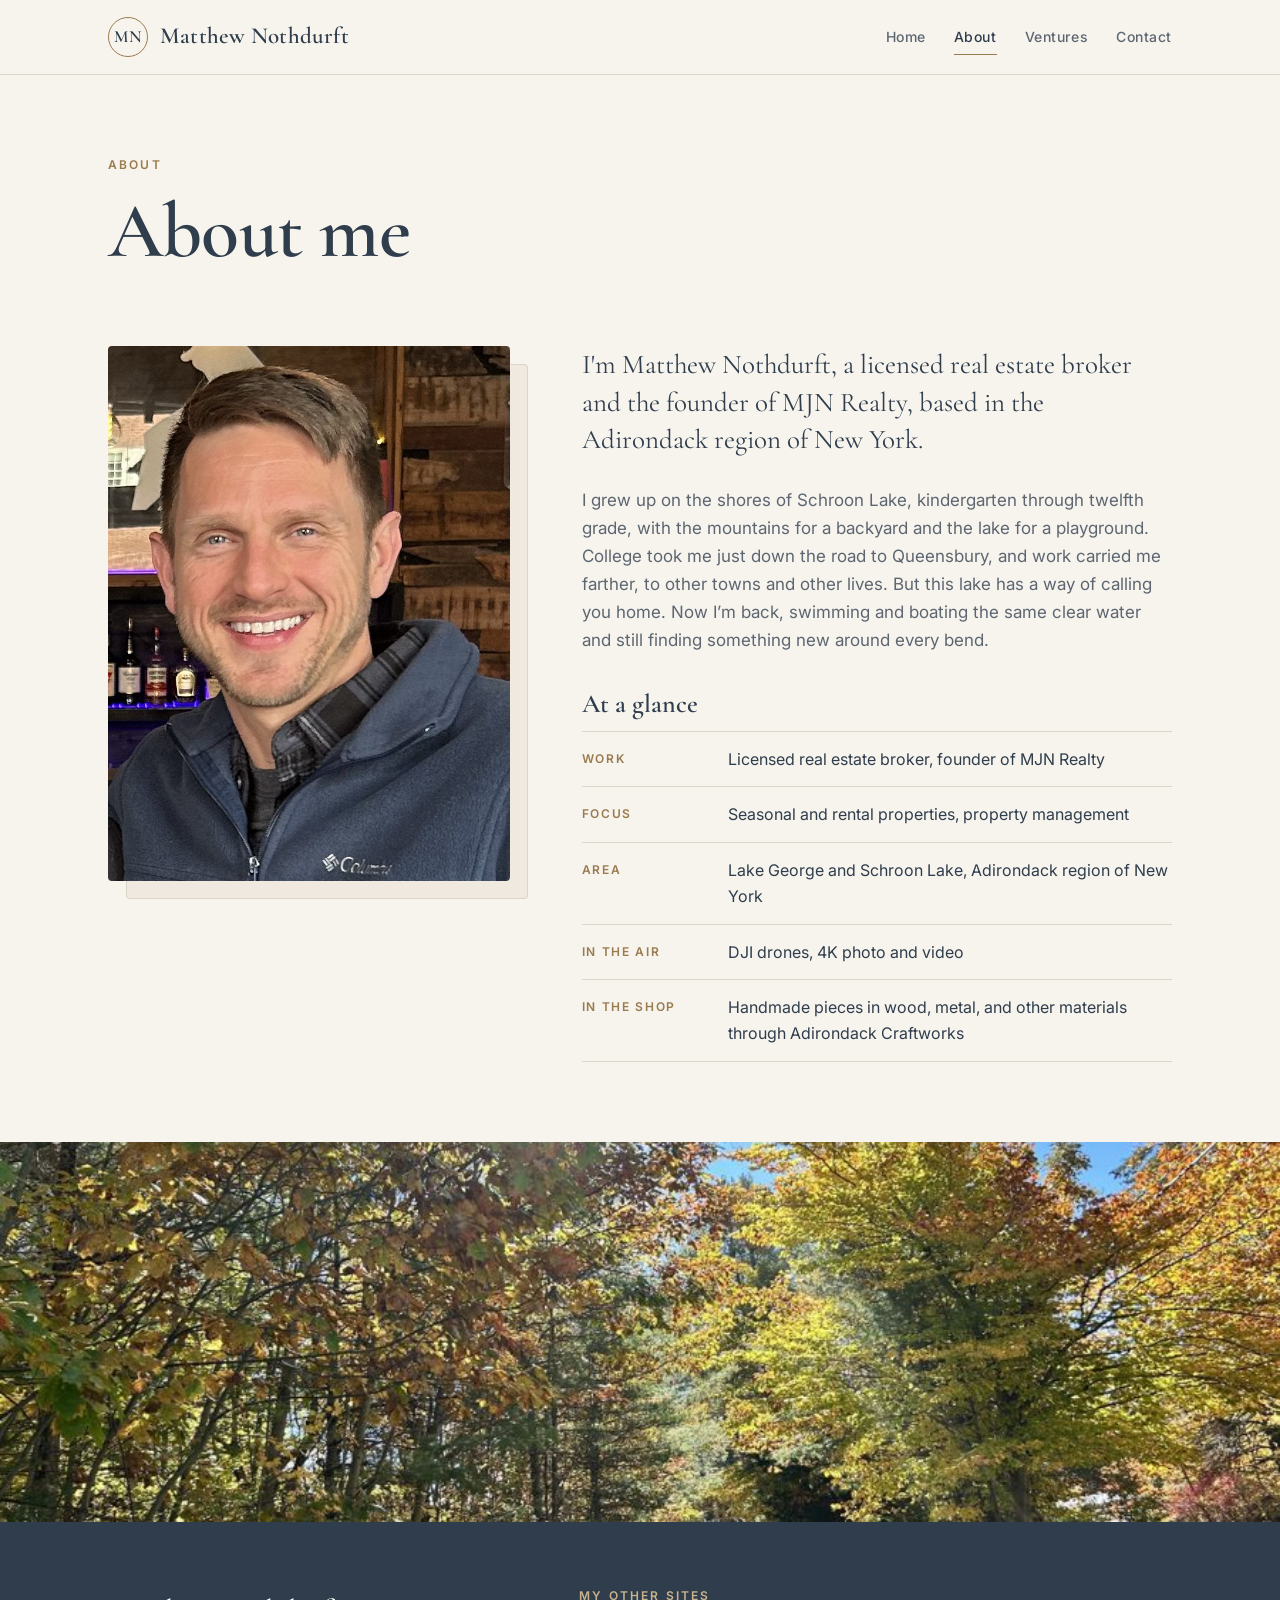
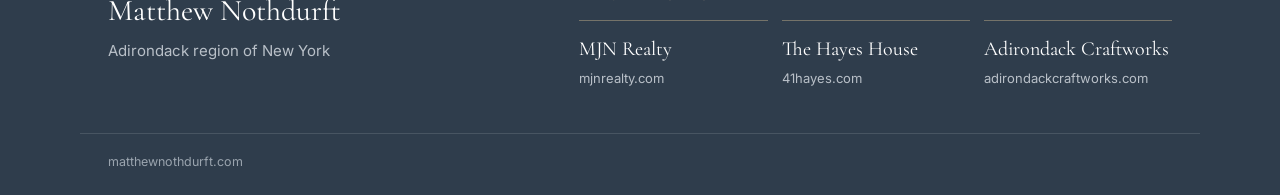
==== about.html @ 498be61e "Headshot: wider 3:4 crop with full face, top-anchored, smaller on mobile" ====
<!DOCTYPE html>
<html lang="en">
<head>
<meta charset="utf-8">
<meta name="viewport" content="width=device-width, initial-scale=1">
<title>About | Matthew Nothdurft</title>
<meta name="description" content="About Matthew Nothdurft.">
<link rel="preconnect" href="https://fonts.googleapis.com">
<link rel="preconnect" href="https://fonts.gstatic.com" crossorigin>
<link href="https://fonts.googleapis.com/css2?family=Cormorant+Garamond:ital,wght@0,500;0,600;1,500&family=Inter:wght@400;500;600&display=swap" rel="stylesheet">
<link rel="stylesheet" href="css/style.css?v=2">
</head>
<body>
<header class="site-header">
  <div class="wrap bar">
    <a class="brand" href="index.html"><span class="mono">MN</span><span class="name">Matthew Nothdurft</span></a>
    <nav class="nav" aria-label="Main"><a href="index.html">Home</a><a href="about.html" class="on" aria-current="page">About</a><a href="ventures.html">Ventures</a><a href="contact.html">Contact</a></nav>
  </div>
</header>
<main>

<section class="wrap page-head">
  <p class="eyebrow">About</p>
  <h1>About me</h1>
</section>
<section class="wrap about-grid">
  <div><img class="portrait-photo" src="img/matthew-nothdurft.jpg?v=2" alt="Matthew Nothdurft" width="671" height="894"></div>
  <div class="about-copy">
    <p class="lede">I'm Matthew Nothdurft, a licensed real estate broker and the founder of MJN Realty, based in the Adirondack region of New York.</p>
    <p class="bio">I grew up on the shores of Schroon Lake, kindergarten through twelfth grade, with the mountains for a backyard and the lake for a playground. College took me just down the road to Queensbury, and work carried me farther, to other towns and other lives. But this lake has a way of calling you home. Now I&rsquo;m back, swimming and boating the same clear water and still finding something new around every bend.</p>
    <h2 class="h3">At a glance</h2>
    <ul class="facts">
      <li><span>Work</span>Licensed real estate broker, founder of MJN Realty</li>
      <li><span>Focus</span>Seasonal and rental properties, property management</li>
      <li><span>Area</span>Lake George and Schroon Lake, Adirondack region of New York</li>
      <li><span>In the air</span>DJI drones, 4K photo and video</li>
      <li><span>In the shop</span>Handmade pieces in wood, metal, and other materials through Adirondack Craftworks</li>
    </ul>
  </div>
</section>
<section class="band short">
  <img src="img/fall-road.jpg" alt="Fall foliage over a country road" loading="lazy">
</section>

</main>
<footer class="site-footer">
  <div class="wrap foot">
    <div class="foot-id">
      <p class="foot-name">Matthew Nothdurft</p>
      <p class="foot-place">Adirondack region of New York</p>
    </div>
    <div class="foot-sites">
      <p class="eyebrow light">My other sites</p>
      <ul><li><a href="https://mjnrealty.com" rel="noopener">MJN Realty<span>mjnrealty.com</span></a></li><li><a href="https://41hayes.com" rel="noopener">The Hayes House<span>41hayes.com</span></a></li><li><a href="https://adirondackcraftworks.com" rel="noopener">Adirondack Craftworks<span>adirondackcraftworks.com</span></a></li></ul>
    </div>
  </div>
  <div class="wrap foot-base"><span>matthewnothdurft.com</span></div>
</footer>
</body>
</html>
---- css/style.css ----
:root{
  --naval:#2f3d4c; --naval-deep:#232e3a; --bronze:#54504a; --brass:#9a7b4f;
  --paper:#f7f4ee; --paper-2:#efe9df; --line:#ddd5c8; --ink-soft:#5d6670;
  --serif:"Cormorant Garamond",Georgia,serif; --sans:"Inter",system-ui,-apple-system,Segoe UI,Roboto,sans-serif;
  --r:4px; --max:1120px;
}
*{box-sizing:border-box}
html{-webkit-text-size-adjust:100%}
body{margin:0;background:var(--paper);color:var(--naval);font-family:var(--sans);font-size:17px;line-height:1.65}
img{max-width:100%;display:block}
a{color:inherit}
.wrap{max-width:var(--max);margin:0 auto;padding:0 28px}

.preview-banner{background:var(--bronze);color:#f5efe4;text-align:center;font-size:12.5px;letter-spacing:.06em;padding:7px 12px;text-transform:uppercase}

.site-header{position:sticky;top:0;z-index:10;background:rgba(247,244,238,.94);backdrop-filter:blur(6px);border-bottom:1px solid var(--line)}
.bar{display:flex;align-items:center;justify-content:space-between;height:74px;gap:20px}
.brand{display:flex;align-items:center;gap:12px;text-decoration:none}
.mono{display:inline-grid;place-items:center;width:40px;height:40px;border:1px solid var(--brass);border-radius:50%;font-family:var(--serif);font-weight:600;font-size:17px;letter-spacing:.04em;color:var(--naval)}
.name{font-family:var(--serif);font-size:23px;font-weight:600;letter-spacing:.01em}
.nav{display:flex;gap:28px}
.nav a{text-decoration:none;font-size:14px;font-weight:500;letter-spacing:.04em;color:var(--ink-soft);padding:6px 0;border-bottom:1px solid transparent}
.nav a:hover{color:var(--naval)}
.nav a.on{color:var(--naval);border-bottom-color:var(--brass)}

h1,h2,h3{font-family:var(--serif);font-weight:600;line-height:1.1;margin:0 0 .4em;color:var(--naval)}
h1{font-size:clamp(46px,6.4vw,78px);letter-spacing:-.01em}
h2{font-size:clamp(32px,3.6vw,44px)}
h3,.h3{font-size:26px;font-family:var(--serif);font-weight:600}
p{margin:0 0 1em}
.eyebrow{font-size:12px;font-weight:600;letter-spacing:.18em;text-transform:uppercase;color:var(--brass);margin:0 0 14px}
.eyebrow.light{color:#c9b38c}
.lede{font-family:var(--serif);font-size:clamp(22px,2.3vw,27px);line-height:1.4;color:var(--naval)}
.narrow{max-width:640px}

.btn{display:inline-block;background:var(--naval);color:#f7f4ee;text-decoration:none;font-size:14px;font-weight:500;letter-spacing:.04em;padding:13px 24px;border-radius:var(--r);border:1px solid var(--naval);transition:background .2s}
.btn:hover{background:var(--naval-deep)}
.btn.ghost{background:transparent;color:var(--naval)}
.btn.ghost:hover{background:var(--paper-2)}
.actions{display:flex;flex-wrap:wrap;gap:12px;margin-top:28px}
.text-link{font-size:14px;font-weight:500;letter-spacing:.04em;text-decoration:none;color:var(--bronze);border-bottom:1px solid var(--brass);padding-bottom:2px}

.hero{padding:84px 0 72px}
.hero-grid{display:grid;grid-template-columns:1.25fr .9fr;gap:72px;align-items:center}
.hero-copy p:not(.eyebrow):not(.lede){color:var(--ink-soft);max-width:560px}

.placeholder{position:relative;border:1.5px dashed var(--brass);background:repeating-linear-gradient(135deg,#f1ebe0 0 14px,#ece5d8 14px 28px);border-radius:var(--r)}
.ph-tag{position:absolute;top:12px;left:12px;background:var(--bronze);color:#f5efe4;font-size:11px;font-weight:600;letter-spacing:.14em;text-transform:uppercase;padding:4px 9px;border-radius:2px}
.portrait{aspect-ratio:3/4;display:flex;flex-direction:column;align-items:center;justify-content:center;gap:16px;box-shadow:18px 18px 0 -1px var(--paper-2),18px 18px 0 0 var(--line)}
.ph-icon{width:96px;height:96px;border-radius:50%;border:1.5px solid var(--brass);position:relative}
.ph-icon::after{content:"";position:absolute;left:50%;top:50%;width:34px;height:34px;transform:translate(-50%,-62%);border-radius:50%;background:#d8ccb7}
.ph-text{font-size:14px;color:var(--bronze);letter-spacing:.02em}
.portrait-photo{width:100%;height:auto;aspect-ratio:3/4;object-fit:cover;object-position:center top;border-radius:var(--r);box-shadow:18px 18px 0 -1px var(--paper-2),18px 18px 0 0 var(--line)}
.about-copy .bio{color:var(--ink-soft);margin:24px 0 36px}
.ph-block{padding:52px 28px 24px;margin:28px 0 36px}
.ph-block p{color:var(--bronze)}

.band{height:min(52vw,520px);overflow:hidden}
.band img{width:100%;height:100%;object-fit:cover}
.band.short{height:min(40vw,380px);margin-top:80px}

.section{padding:96px 28px 40px}
.section.tight{padding-top:56px;padding-bottom:110px}
.section-head{margin-bottom:44px}
.section-head.row{display:flex;justify-content:space-between;align-items:flex-end;gap:20px;flex-wrap:wrap}
.pillars{display:grid;grid-template-columns:repeat(3,1fr);gap:0;border-top:1px solid var(--line)}
.pillar{padding:34px 34px 10px 0}
.pillar+.pillar{padding-left:34px;border-left:1px solid var(--line)}
.num{display:block;font-family:var(--serif);font-size:18px;color:var(--brass);margin-bottom:10px}
.pillar p{color:var(--ink-soft);font-size:16px}

.cards{display:grid;grid-template-columns:repeat(3,1fr);gap:28px}
.card{display:flex;flex-direction:column;background:#fffdf9;border:1px solid var(--line);border-radius:var(--r);overflow:hidden;text-decoration:none;transition:transform .25s,box-shadow .25s}
.card:hover{transform:translateY(-4px);box-shadow:0 18px 36px -22px rgba(35,46,58,.45)}
.card>img,.card-logo{aspect-ratio:4/3;width:100%;object-fit:cover}
.card-logo{background:#111;display:grid;place-items:center}
.card-logo img{width:46%}
.card-body{padding:24px 24px 26px;display:flex;flex-direction:column;flex:1}
.card-body p{color:var(--ink-soft);font-size:15.5px;flex:1}
.go{font-size:13.5px;font-weight:500;color:var(--bronze);letter-spacing:.03em}

.page-head{padding:80px 28px 40px}
.about-grid{display:grid;grid-template-columns:.85fr 1.25fr;gap:72px;align-items:start}
.facts{list-style:none;padding:0;margin:12px 0 0;border-top:1px solid var(--line)}
.facts li{display:grid;grid-template-columns:130px 1fr;gap:16px;padding:14px 0;border-bottom:1px solid var(--line);font-size:16px}
.facts span{font-size:12px;font-weight:600;letter-spacing:.14em;text-transform:uppercase;color:var(--brass);padding-top:3px}

.ventures{display:flex;flex-direction:column;gap:72px;padding-bottom:110px}
.venture{display:grid;grid-template-columns:1.1fr 1fr;gap:56px;align-items:center}
.venture>img,.soon-art{width:100%;aspect-ratio:4/3;object-fit:cover;border-radius:var(--r)}
.venture.flip>img,.venture.flip .soon-art{order:2}
.logo-art{width:100%;aspect-ratio:4/3;border-radius:var(--r);background:#111;display:grid;place-items:center}
.logo-art img{width:40%}
.v-body p:not(.eyebrow){color:var(--ink-soft)}
.v-body .btn{margin-top:8px}
.soon-art{background:radial-gradient(circle at 50% 45%,#3b4b5c,var(--naval-deep));position:relative;display:grid;place-items:center;overflow:hidden}
.soon-art::before,.soon-art::after{content:"";position:absolute;background:rgba(201,179,140,.35)}
.soon-art::before{left:0;right:0;top:50%;height:1px}
.soon-art::after{top:0;bottom:0;left:50%;width:1px}
.cross{width:110px;height:110px;border:1px solid #c9b38c;border-radius:50%;position:relative;z-index:1}
.rec{position:absolute;bottom:18px;right:20px;color:#e9dfcc;font-size:12px;letter-spacing:.2em;text-transform:uppercase}
.badge{display:inline-block;border:1px solid var(--brass);color:var(--bronze);font-size:12px;font-weight:600;letter-spacing:.16em;text-transform:uppercase;padding:8px 14px;border-radius:2px}

.contact-grid{display:grid;grid-template-columns:1.3fr 1fr;gap:56px;align-items:start;padding-bottom:110px}
.contact-grid .ph-block{margin:0}
.contact-side{border-left:1px solid var(--line);padding-left:40px}
.contact-side p{color:var(--ink-soft)}

.site-footer{background:var(--naval);color:#e6e1d8}
.foot{display:grid;grid-template-columns:1fr 1.4fr;gap:48px;padding-top:64px;padding-bottom:44px}
.foot-name{font-family:var(--serif);font-size:30px;color:#fff;margin:0 0 4px}
.foot-place{color:#b9c0c8;font-size:15px}
.foot-sites ul{list-style:none;margin:0;padding:0;display:grid;grid-template-columns:repeat(3,1fr);gap:14px}
.foot-sites a{display:block;text-decoration:none;border-top:1px solid rgba(201,179,140,.45);padding-top:12px;font-family:var(--serif);font-size:20px;color:#fff}
.foot-sites a span{display:block;font-family:var(--sans);font-size:13px;color:#b9c0c8;margin-top:2px}
.foot-sites a:hover span{color:#c9b38c}
.foot-base{border-top:1px solid rgba(255,255,255,.12);padding-top:18px;padding-bottom:22px;font-size:12.5px;color:#9aa4ae}

@media (max-width:900px){
  .hero-grid,.about-grid,.venture,.contact-grid,.foot{grid-template-columns:1fr;gap:40px}
  .hero{padding:52px 0 56px}
  .hero-photo{max-width:420px}
  .venture.flip>img,.venture.flip .soon-art{order:0}
  .cards{grid-template-columns:1fr 1fr}
  .contact-side{border-left:0;padding-left:0;border-top:1px solid var(--line);padding-top:28px}
}
@media (max-width:640px){
  body{font-size:16px}
  .wrap{padding:0 20px}
  .bar{height:auto;flex-direction:column;align-items:flex-start;gap:8px;padding-top:12px;padding-bottom:10px}
  .name{font-size:20px}.mono{width:34px;height:34px;font-size:15px}
  .nav{gap:20px}
  .pillars,.cards,.foot-sites ul{grid-template-columns:1fr}
  .pillar,.pillar+.pillar{padding:24px 0 6px;border-left:0}
  .pillar+.pillar{border-top:1px solid var(--line)}
  .section{padding:64px 20px 24px}.page-head{padding:52px 20px 28px}
  .hero-photo,.about-grid>div:first-child{max-width:300px}
  .portrait-photo{box-shadow:10px 10px 0 -1px var(--paper-2),10px 10px 0 0 var(--line)}
  .portrait{box-shadow:10px 10px 0 -1px var(--paper-2),10px 10px 0 0 var(--line)}
  .facts li{grid-template-columns:1fr;gap:2px}
  .band{height:62vw}
}
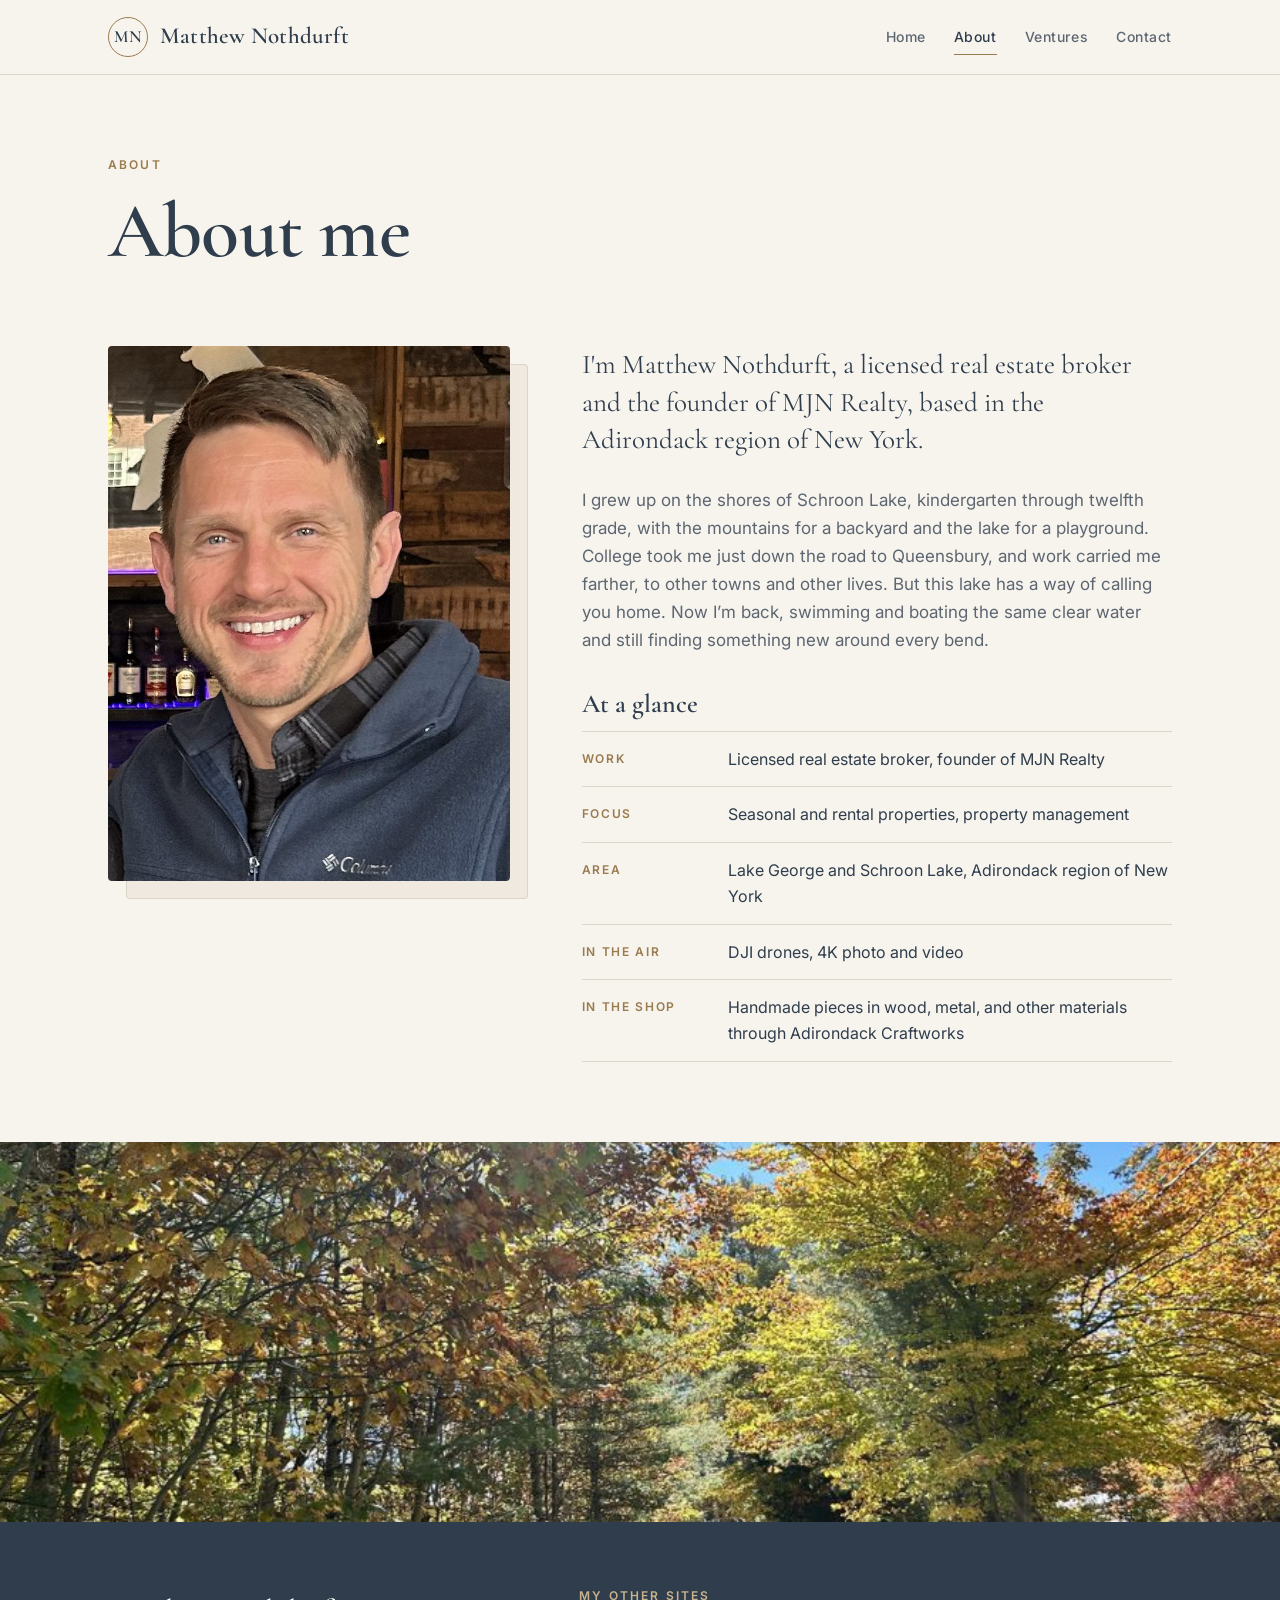
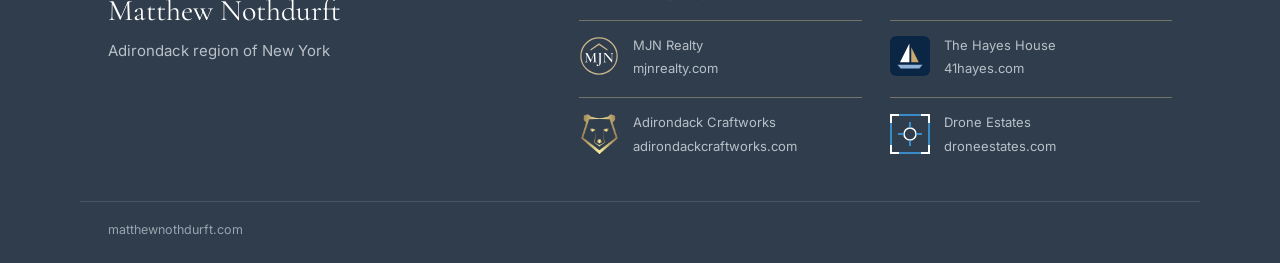
==== commit 300fa8cd: "Footer: logos for all four sites, add Drone Estates; ventures and home list Drone Estates live; cont" ====
--- a/about.html
+++ b/about.html
@@ -8,7 +8,7 @@
 <link rel="preconnect" href="https://fonts.googleapis.com">
 <link rel="preconnect" href="https://fonts.gstatic.com" crossorigin>
 <link href="https://fonts.googleapis.com/css2?family=Cormorant+Garamond:ital,wght@0,500;0,600;1,500&family=Inter:wght@400;500;600&display=swap" rel="stylesheet">
-<link rel="stylesheet" href="css/style.css?v=2">
+<link rel="stylesheet" href="css/style.css?v=3">
 </head>
 <body>
 <header class="site-header">
@@ -51,7 +51,7 @@
     </div>
     <div class="foot-sites">
       <p class="eyebrow light">My other sites</p>
-      <ul><li><a href="https://mjnrealty.com" rel="noopener">MJN Realty<span>mjnrealty.com</span></a></li><li><a href="https://41hayes.com" rel="noopener">The Hayes House<span>41hayes.com</span></a></li><li><a href="https://adirondackcraftworks.com" rel="noopener">Adirondack Craftworks<span>adirondackcraftworks.com</span></a></li></ul>
+      <ul><li><a href="https://mjnrealty.com" rel="noopener"><img class="site-logo" src="img/logos/mjnrealty.svg" alt="" width="40" height="40"><span class="site-text">MJN Realty<span>mjnrealty.com</span></span></a></li><li><a href="https://41hayes.com" rel="noopener"><img class="site-logo" src="img/logos/41hayes.svg" alt="" width="40" height="40"><span class="site-text">The Hayes House<span>41hayes.com</span></span></a></li><li><a href="https://adirondackcraftworks.com" rel="noopener"><img class="site-logo" src="img/logos/adirondackcraftworks.png" alt="" width="40" height="40"><span class="site-text">Adirondack Craftworks<span>adirondackcraftworks.com</span></span></a></li><li><a href="https://droneestates.com" rel="noopener"><img class="site-logo" src="img/logos/droneestates.svg" alt="" width="40" height="40"><span class="site-text">Drone Estates<span>droneestates.com</span></span></a></li></ul>
     </div>
   </div>
   <div class="wrap foot-base"><span>matthewnothdurft.com</span></div>
--- a/css/style.css
+++ b/css/style.css
@@ -140,3 +140,20 @@
   .facts li{grid-template-columns:1fr;gap:2px}
   .band{height:62vw}
 }
+
+/* footer site logos */
+.foot-sites ul{grid-template-columns:repeat(2,1fr);gap:18px 28px}
+.foot-sites a{display:flex;align-items:center;gap:14px}
+.foot-sites .site-logo{width:40px;height:40px;flex:none;object-fit:contain}
+.foot-sites .site-text{display:block}
+
+/* home cards: four ventures */
+.cards{grid-template-columns:repeat(4,1fr);gap:22px}
+
+/* contact details */
+.contact-details .facts{margin-top:0}
+.contact-details .facts a{color:var(--naval);text-decoration:none;border-bottom:1px solid var(--brass)}
+.contact-details .facts a:hover{color:var(--bronze)}
+
+@media (max-width:900px){.cards{grid-template-columns:1fr 1fr}}
+@media (max-width:640px){.cards,.foot-sites ul{grid-template-columns:1fr}}
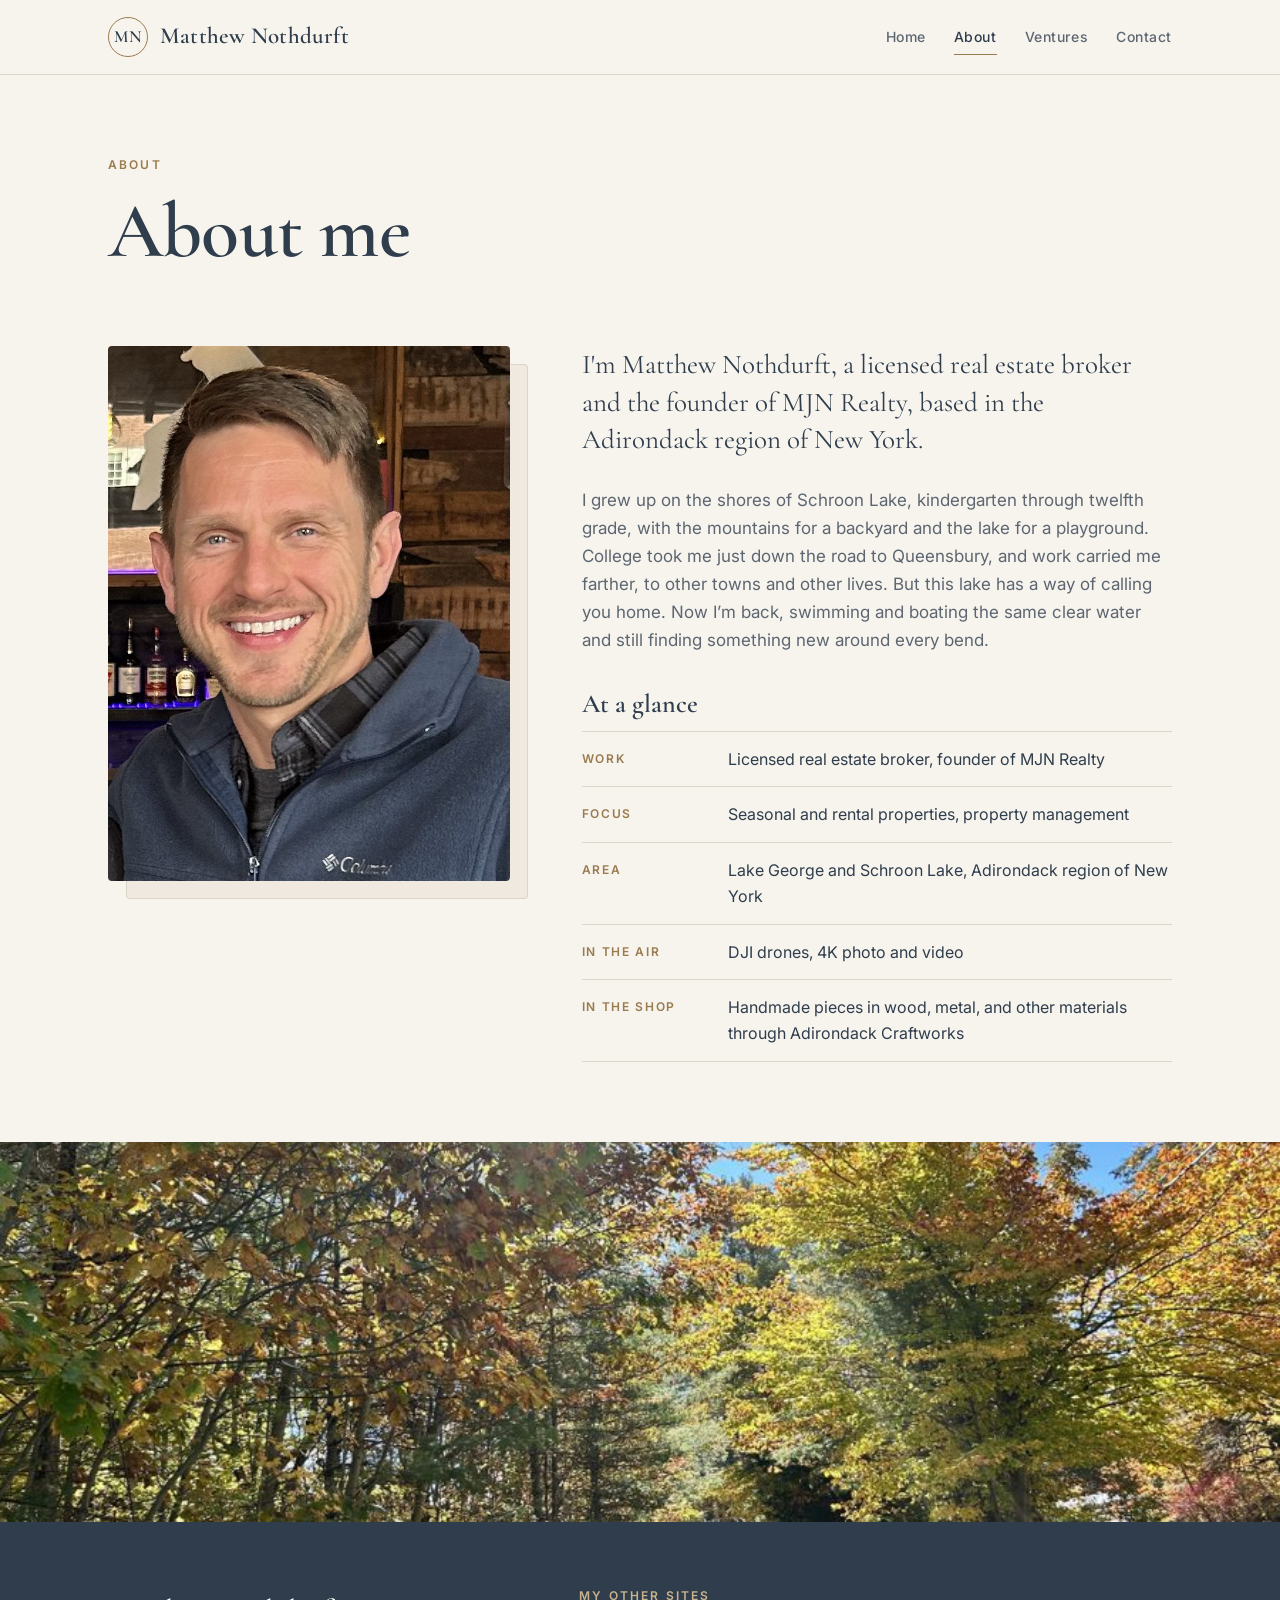
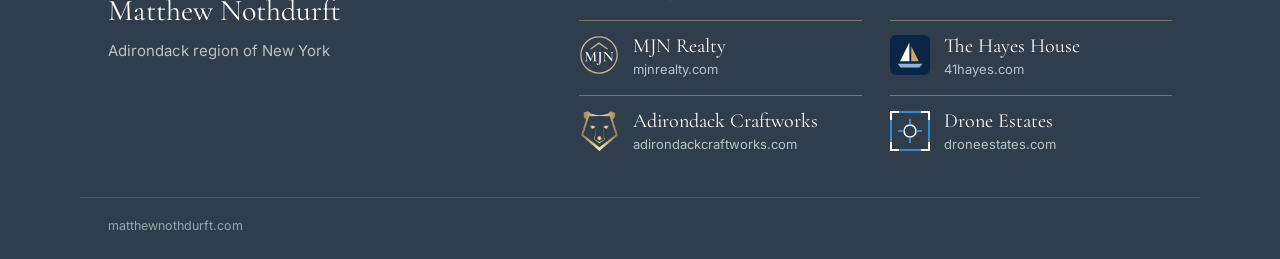
==== commit 8b27a540: "Bump CSS cache version" ====
--- a/about.html
+++ b/about.html
@@ -8,7 +8,7 @@
 <link rel="preconnect" href="https://fonts.googleapis.com">
 <link rel="preconnect" href="https://fonts.gstatic.com" crossorigin>
 <link href="https://fonts.googleapis.com/css2?family=Cormorant+Garamond:ital,wght@0,500;0,600;1,500&family=Inter:wght@400;500;600&display=swap" rel="stylesheet">
-<link rel="stylesheet" href="css/style.css?v=3">
+<link rel="stylesheet" href="css/style.css?v=4">
 </head>
 <body>
 <header class="site-header">
--- a/css/style.css
+++ b/css/style.css
@@ -145,7 +145,10 @@
 .foot-sites ul{grid-template-columns:repeat(2,1fr);gap:18px 28px}
 .foot-sites a{display:flex;align-items:center;gap:14px}
 .foot-sites .site-logo{width:40px;height:40px;flex:none;object-fit:contain}
-.foot-sites .site-text{display:block}
+.foot-sites a .site-text{display:block;font-family:var(--serif);font-size:20px;color:#fff;margin-top:0;line-height:1.3}
+.foot-sites a .site-text span{display:block;font-family:var(--sans);font-size:13px;color:#b9c0c8;margin-top:2px}
+.foot-sites a:hover .site-text{color:#fff}
+.foot-sites a:hover .site-text span{color:#c9b38c}
 
 /* home cards: four ventures */
 .cards{grid-template-columns:repeat(4,1fr);gap:22px}
@@ -157,3 +160,16 @@
 
 @media (max-width:900px){.cards{grid-template-columns:1fr 1fr}}
 @media (max-width:640px){.cards,.foot-sites ul{grid-template-columns:1fr}}
+
+/* contact form (Formspree) */
+.form-intro{font-family:var(--serif);font-size:24px;line-height:1.35;color:var(--naval);margin:0 0 22px}
+.contact-form{display:grid;gap:16px;margin:0 0 36px}
+.f-row{display:grid;grid-template-columns:1fr 1fr;gap:16px}
+.f-field label{display:block;font-size:12px;font-weight:600;letter-spacing:.14em;text-transform:uppercase;color:var(--brass);margin-bottom:6px}
+.f-field input,.f-field textarea{width:100%;font:inherit;font-size:16px;color:var(--naval);background:#fffdf9;border:1px solid var(--line);border-radius:var(--r);padding:11px 13px}
+.f-field textarea{resize:vertical;min-height:140px}
+.f-field input:focus,.f-field textarea:focus{outline:2px solid var(--brass);outline-offset:1px;border-color:var(--brass)}
+.contact-form .btn{justify-self:start;cursor:pointer;font-family:var(--sans)}
+.form-note{margin:0;padding:12px 14px;background:var(--paper-2);border-left:3px solid var(--brass);color:var(--bronze);font-size:15px}
+.hp{position:absolute;left:-9999px;width:1px;height:1px;overflow:hidden}
+@media (max-width:640px){.f-row{grid-template-columns:1fr}}
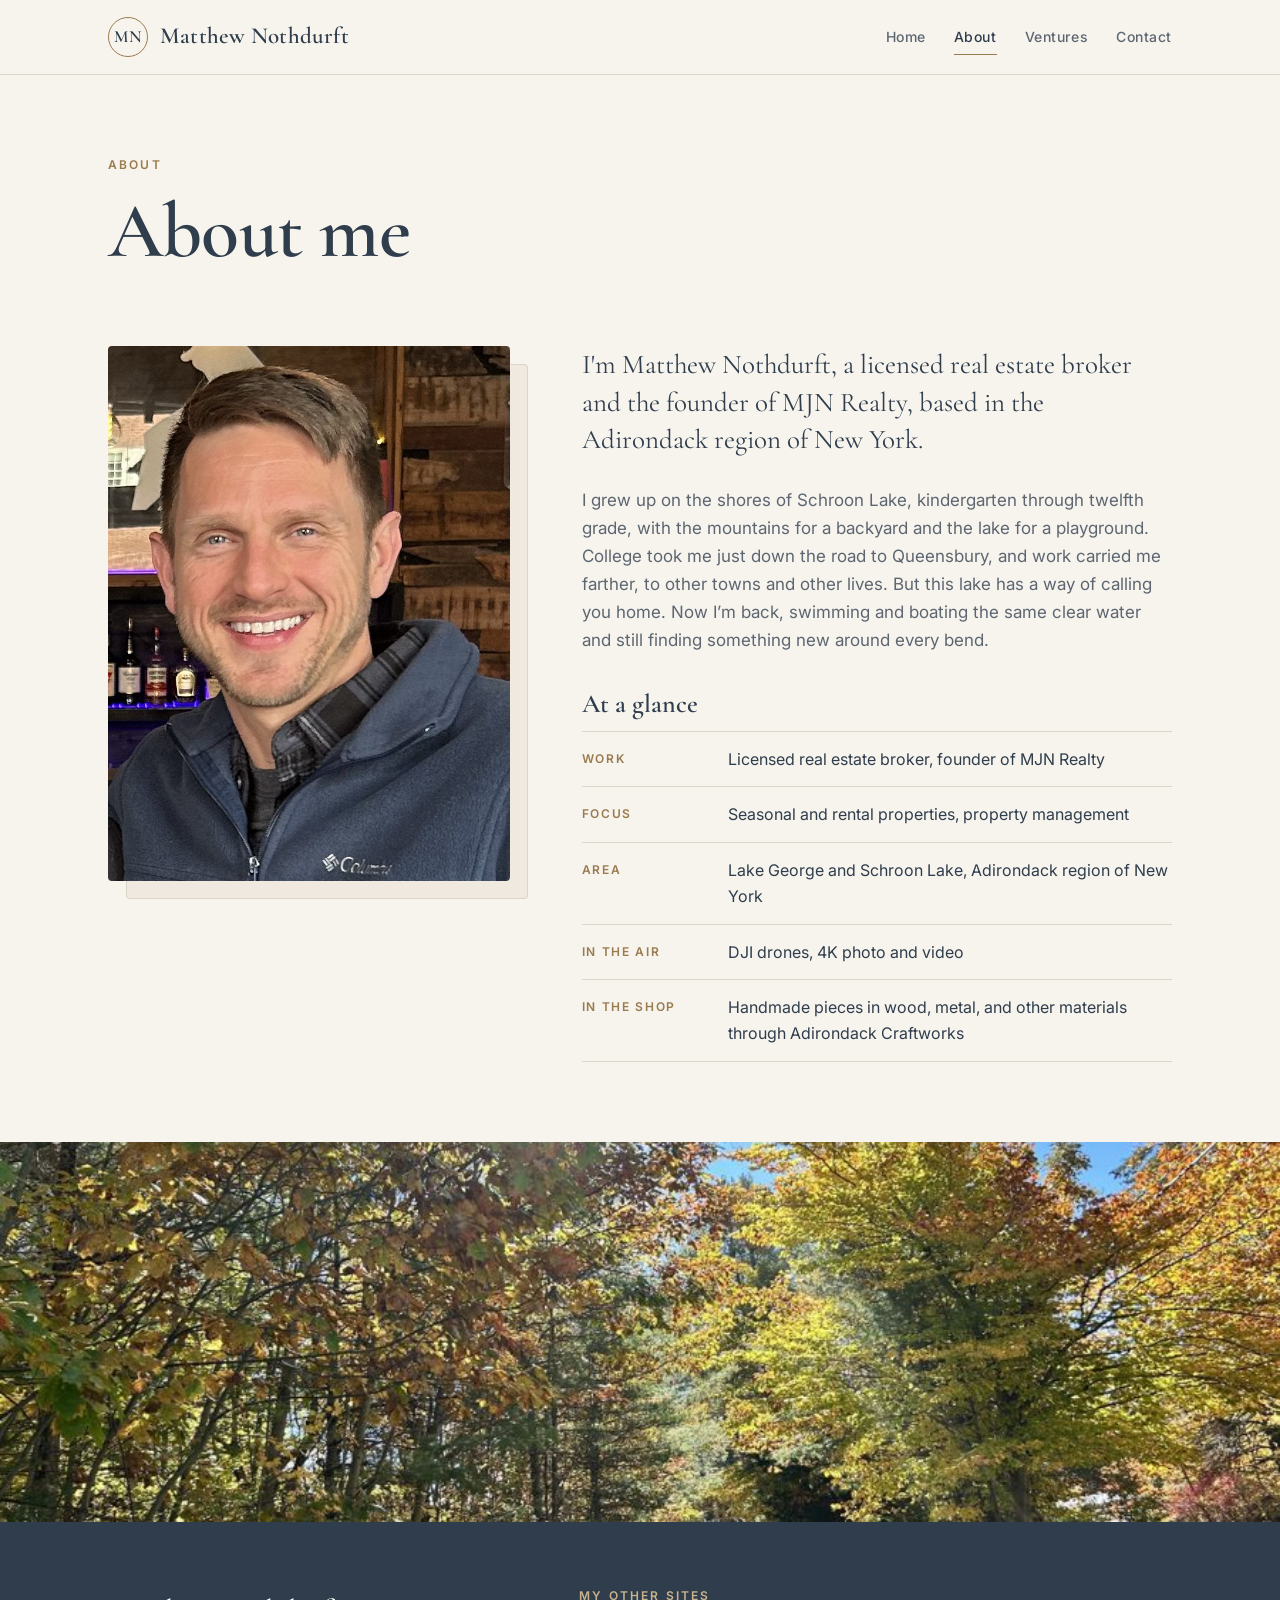
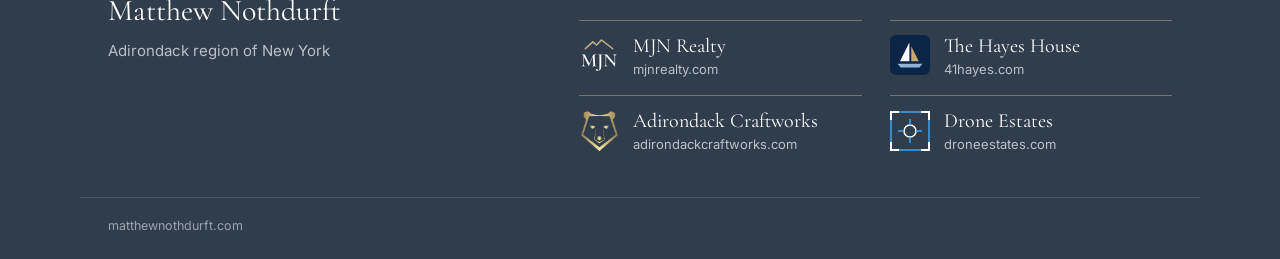
==== commit 8beefada: "Contact form: connect Formspree xaeeebnq; footer: MJN Realty logo option 3" ====
--- a/about.html
+++ b/about.html
@@ -8,7 +8,7 @@
 <link rel="preconnect" href="https://fonts.googleapis.com">
 <link rel="preconnect" href="https://fonts.gstatic.com" crossorigin>
 <link href="https://fonts.googleapis.com/css2?family=Cormorant+Garamond:ital,wght@0,500;0,600;1,500&family=Inter:wght@400;500;600&display=swap" rel="stylesheet">
-<link rel="stylesheet" href="css/style.css?v=4">
+<link rel="stylesheet" href="css/style.css?v=6">
 </head>
 <body>
 <header class="site-header">
--- a/css/style.css
+++ b/css/style.css
@@ -173,3 +173,4 @@
 .form-note{margin:0;padding:12px 14px;background:var(--paper-2);border-left:3px solid var(--brass);color:var(--bronze);font-size:15px}
 .hp{position:absolute;left:-9999px;width:1px;height:1px;overflow:hidden}
 @media (max-width:640px){.f-row{grid-template-columns:1fr}}
+@media (max-width:640px){.foot{padding-top:48px;padding-bottom:36px}}
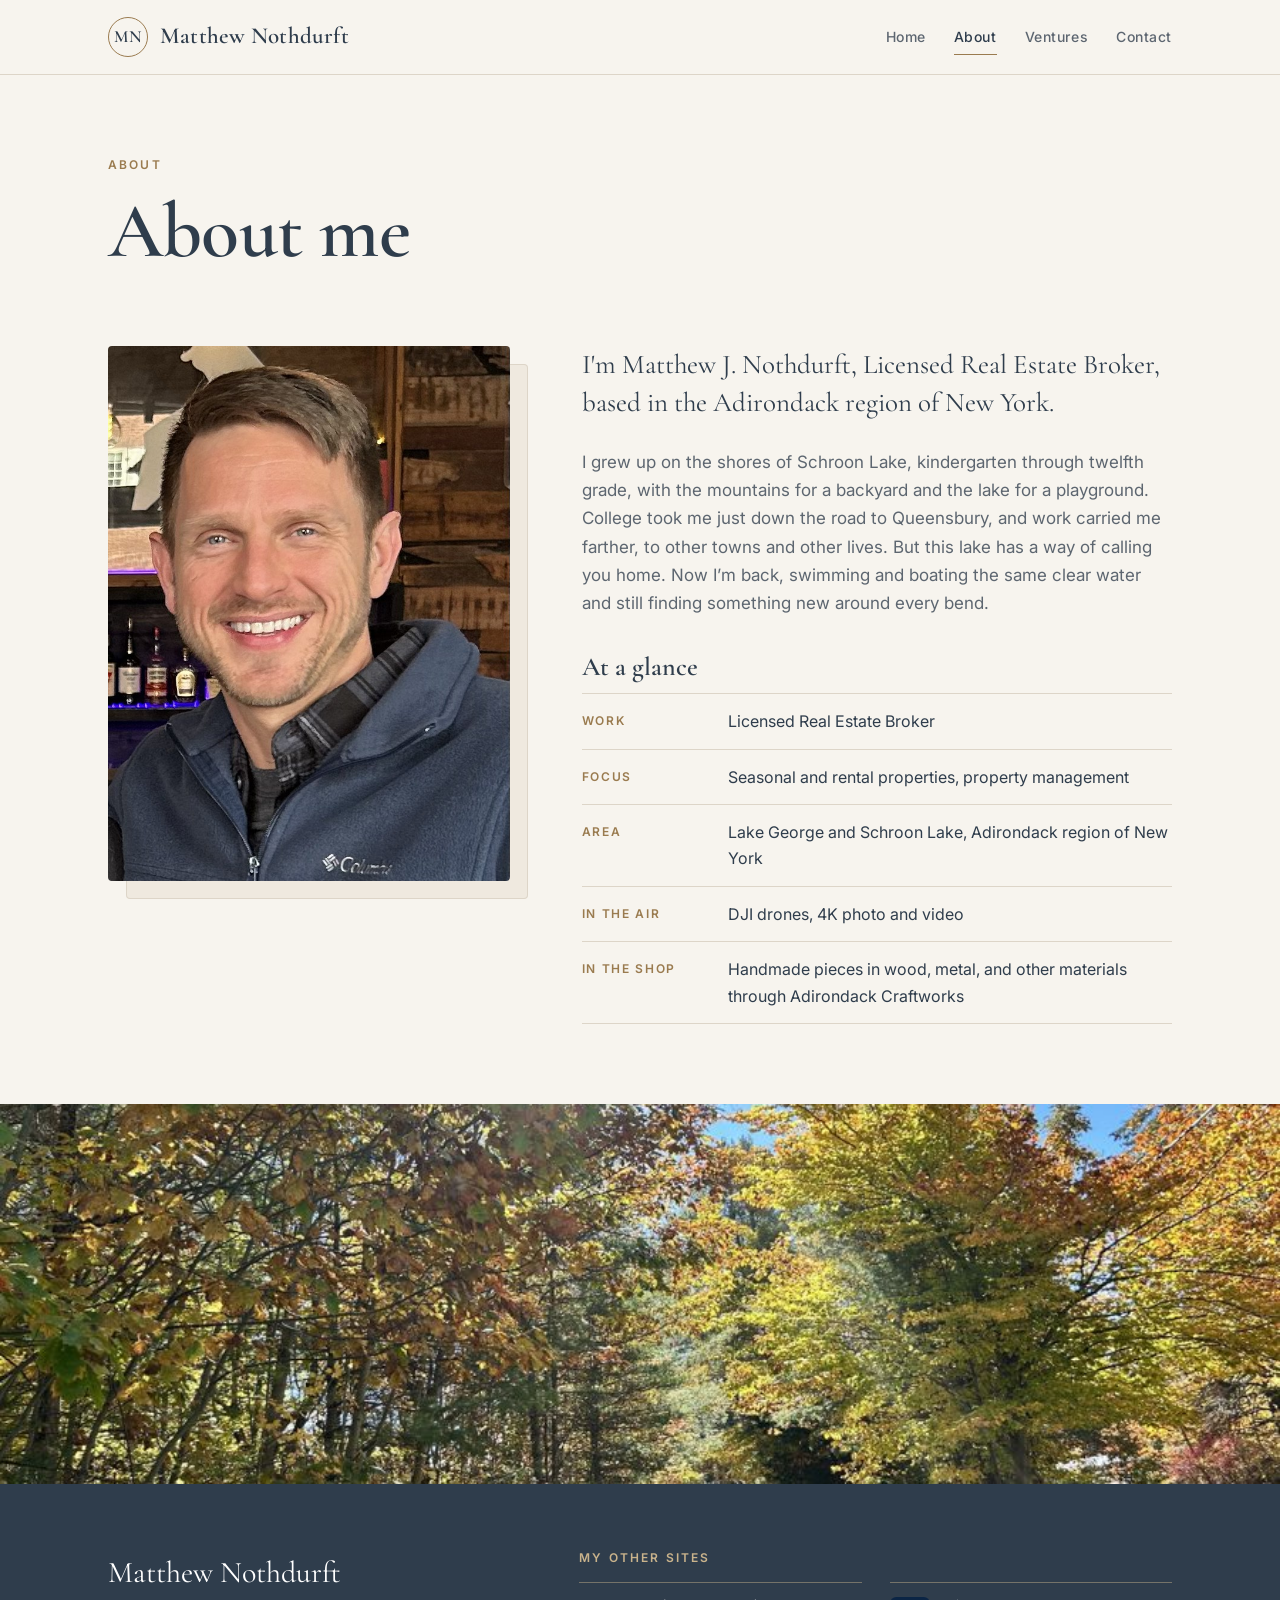
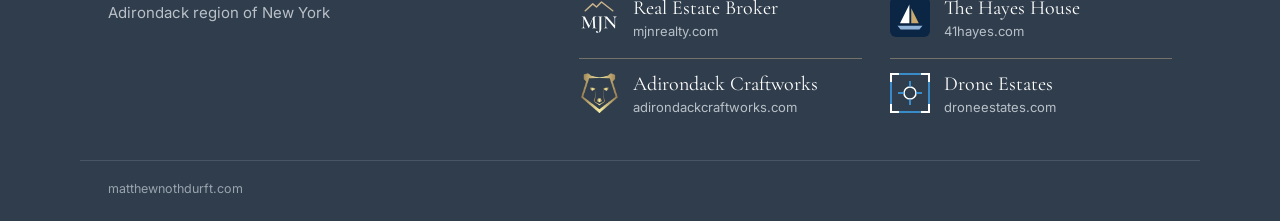
==== commit 3d2f802c: "Remove MJN Realty references from matthewnothdurft.com" ====
--- a/about.html
+++ b/about.html
@@ -26,11 +26,11 @@
 <section class="wrap about-grid">
   <div><img class="portrait-photo" src="img/matthew-nothdurft.jpg?v=2" alt="Matthew Nothdurft" width="671" height="894"></div>
   <div class="about-copy">
-    <p class="lede">I'm Matthew Nothdurft, a licensed real estate broker and the founder of MJN Realty, based in the Adirondack region of New York.</p>
+    <p class="lede">I'm Matthew J. Nothdurft, Licensed Real Estate Broker, based in the Adirondack region of New York.</p>
     <p class="bio">I grew up on the shores of Schroon Lake, kindergarten through twelfth grade, with the mountains for a backyard and the lake for a playground. College took me just down the road to Queensbury, and work carried me farther, to other towns and other lives. But this lake has a way of calling you home. Now I&rsquo;m back, swimming and boating the same clear water and still finding something new around every bend.</p>
     <h2 class="h3">At a glance</h2>
     <ul class="facts">
-      <li><span>Work</span>Licensed real estate broker, founder of MJN Realty</li>
+      <li><span>Work</span>Licensed Real Estate Broker</li>
       <li><span>Focus</span>Seasonal and rental properties, property management</li>
       <li><span>Area</span>Lake George and Schroon Lake, Adirondack region of New York</li>
       <li><span>In the air</span>DJI drones, 4K photo and video</li>
@@ -51,7 +51,7 @@
     </div>
     <div class="foot-sites">
       <p class="eyebrow light">My other sites</p>
-      <ul><li><a href="https://mjnrealty.com" rel="noopener"><img class="site-logo" src="img/logos/mjnrealty.svg" alt="" width="40" height="40"><span class="site-text">MJN Realty<span>mjnrealty.com</span></span></a></li><li><a href="https://41hayes.com" rel="noopener"><img class="site-logo" src="img/logos/41hayes.svg" alt="" width="40" height="40"><span class="site-text">The Hayes House<span>41hayes.com</span></span></a></li><li><a href="https://adirondackcraftworks.com" rel="noopener"><img class="site-logo" src="img/logos/adirondackcraftworks.png" alt="" width="40" height="40"><span class="site-text">Adirondack Craftworks<span>adirondackcraftworks.com</span></span></a></li><li><a href="https://droneestates.com" rel="noopener"><img class="site-logo" src="img/logos/droneestates.svg" alt="" width="40" height="40"><span class="site-text">Drone Estates<span>droneestates.com</span></span></a></li></ul>
+      <ul><li><a href="https://mjnrealty.com" rel="noopener"><img class="site-logo" src="img/logos/mjnrealty.svg" alt="" width="40" height="40"><span class="site-text">Real Estate Broker<span>mjnrealty.com</span></span></a></li><li><a href="https://41hayes.com" rel="noopener"><img class="site-logo" src="img/logos/41hayes.svg" alt="" width="40" height="40"><span class="site-text">The Hayes House<span>41hayes.com</span></span></a></li><li><a href="https://adirondackcraftworks.com" rel="noopener"><img class="site-logo" src="img/logos/adirondackcraftworks.png" alt="" width="40" height="40"><span class="site-text">Adirondack Craftworks<span>adirondackcraftworks.com</span></span></a></li><li><a href="https://droneestates.com" rel="noopener"><img class="site-logo" src="img/logos/droneestates.svg" alt="" width="40" height="40"><span class="site-text">Drone Estates<span>droneestates.com</span></span></a></li></ul>
     </div>
   </div>
   <div class="wrap foot-base"><span>matthewnothdurft.com</span></div>
